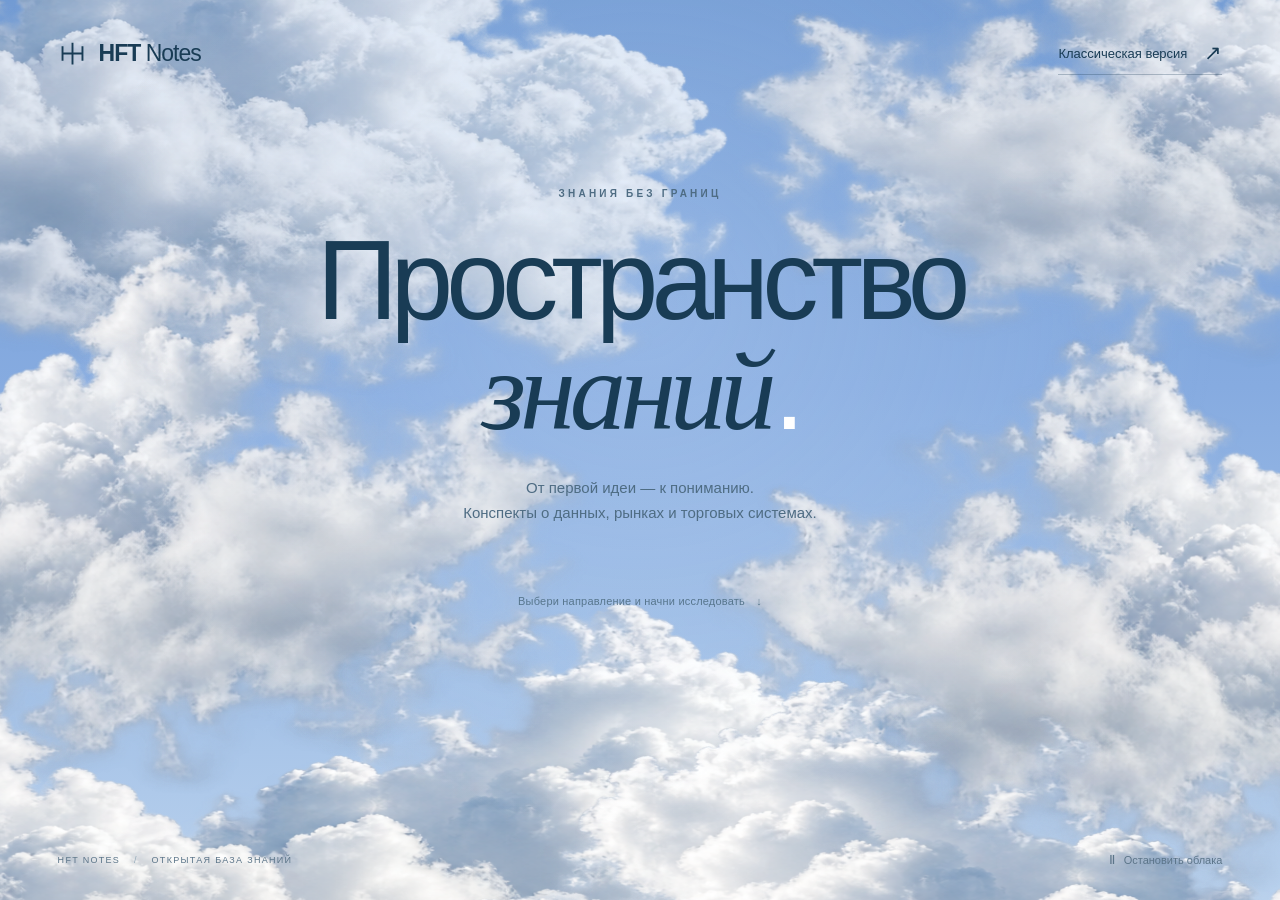
==== preview/index.html @ bb4f5078 "Добавлен новый интерфейс конспектов с облаками" ====
<!doctype html>
<html lang="ru">
<head>
  <meta charset="utf-8">
  <meta name="viewport" content="width=device-width,initial-scale=1">
  <meta name="theme-color" content="#b8d4ed">
  <meta name="description" content="HFT Notes — пространство конспектов о машинном обучении и торговых системах.">
  <title>Пространство знаний · HFT Notes</title>
  <link rel="stylesheet" href="style.css">
  <script src="catalog.js" defer></script>
  <script src="app.js" defer></script>
</head>
<body>
  <canvas id="sky" aria-hidden="true"></canvas>
  <div class="sky-light" aria-hidden="true"></div>
  <header class="site-header">
    <a class="brand" href="#" aria-label="HFT Notes — на главную"><svg viewBox="0 0 32 32" aria-hidden="true"><path d="M5 8v16M16 4v24M27 8v16M5 16h22"/></svg><span>HFT<span class="brand-light"> Notes</span></span></a>
    <a class="classic-link" href="../">Классическая версия <span aria-hidden="true">↗</span></a>
  </header>
  <main id="main">
    <section id="home-view" class="home-view" aria-labelledby="home-title">
      <p class="eyebrow">ЗНАНИЯ БЕЗ ГРАНИЦ</p>
      <h1 id="home-title">Пространство<br><span>знаний</span><span class="title-dot">.</span></h1>
      <p class="intro">От первой идеи — к пониманию.<br>Конспекты о данных, рынках и торговых системах.</p>
      <nav id="section-buttons" class="section-buttons" aria-label="Разделы конспектов"></nav>
      <p class="home-hint">Выбери направление и начни исследовать <span aria-hidden="true">↓</span></p>
    </section>
    <section id="topics-view" class="topics-view" aria-labelledby="topics-title" hidden>
      <button class="back-button" id="back" type="button"><span aria-hidden="true">←</span> Все направления</button>
      <div class="topics-heading"><div><p class="eyebrow" id="section-label">КОНСПЕКТЫ</p><h1 id="topics-title" tabindex="-1"></h1></div><span class="section-mark" id="section-mark" aria-hidden="true"></span></div>
      <div class="list-toolbar"><p id="topic-count"></p><label class="search"><svg viewBox="0 0 24 24" aria-hidden="true"><circle cx="10.5" cy="10.5" r="6.5"/><path d="m16 16 5 5"/></svg><input id="topic-search" type="search" placeholder="Найти тему" aria-label="Найти тему в разделе" autocomplete="off"></label></div>
      <ol id="topic-list" class="topic-list"></ol>
      <p id="empty-search" class="empty-state" hidden>Такой темы пока нет. Попробуй другое название.</p>
      <p id="empty-section" class="empty-state" hidden>Этот раздел ещё формируется. Скоро здесь появятся первые конспекты.</p>
    </section>
    <noscript><p class="noscript">Для анимированного меню нужен JavaScript. <a href="../">Открыть конспекты в классической версии →</a></p></noscript>
  </main>
  <footer class="site-footer"><span>HFT NOTES <span class="footer-divider">/</span> ОТКРЫТАЯ БАЗА ЗНАНИЙ</span><button id="motion-toggle" type="button" aria-pressed="false"><span class="motion-icon" aria-hidden="true">Ⅱ</span> <span id="motion-label">Остановить облака</span></button></footer>
</body>
</html>
---- preview/style.css ----
@font-face{font-family:SkySans;src:local("Helvetica Neue"),local("Arial");font-display:swap}
:root{--ink:#193c55;--muted:#4e6c83;--line:rgba(41,77,107,.16);--paper:#fff;font-family:SkySans,Arial,sans-serif;color:var(--ink);font-synthesis:none}
*{box-sizing:border-box}html{min-height:100%;background:#d3e3f1}body{margin:0;min-height:100svh;background:linear-gradient(180deg,#729bd4 0%,#86abe0 43%,#a3c1e7 76%,#b9d1ed 100%);overflow-x:hidden}button,input,a{-webkit-tap-highlight-color:transparent}button,a,input{font:inherit}a{color:inherit;text-decoration:none}button{color:inherit;cursor:pointer}button:disabled{cursor:default}[hidden]{display:none!important}button:focus-visible,a:focus-visible,input:focus-visible{outline:3px solid #225f91;outline-offset:6px}#sky{position:fixed;inset:0;width:100%;height:100%;pointer-events:none;z-index:0}.sky-light{position:fixed;inset:0;background:radial-gradient(ellipse at 52% 20%,rgba(255,255,255,.23),transparent 60%);pointer-events:none}.site-header,.site-footer,main{position:relative;z-index:1}.site-header{display:flex;align-items:center;justify-content:space-between;padding:32px 4.5vw;gap:24px}.brand{display:flex;align-items:center;gap:12px;font-size:23px;font-weight:700;letter-spacing:-1px}.brand-light{font-weight:400}.brand svg{height:29px;width:29px;stroke:currentColor;stroke-width:2.1;fill:none}.classic-link{display:flex;gap:17px;align-items:center;font-size:13px;border-bottom:1px solid rgba(25,60,85,.28);padding:9px 0}.classic-link span{font-size:21px}.classic-link:hover{color:#0c76a3}.home-view{max-width:1100px;margin:0 auto;text-align:center;padding:clamp(25px,5vh,60px) 24px 50px}.eyebrow{font-size:10px;font-weight:600;letter-spacing:3.2px;margin:0 0 26px;color:var(--muted)}h1{margin:0;font-weight:400;letter-spacing:-7px;font-size:clamp(68px,8.8vw,126px);line-height:.98}.home-view h1 span:not(.title-dot){font-family:Georgia,"Times New Roman",serif;font-style:italic;font-weight:400;letter-spacing:-6px}.title-dot{color:#fff;margin-left:3px}.intro{font-size:15px;line-height:1.7;font-weight:400;color:var(--muted);margin:28px 0 34px}.section-buttons{display:grid;grid-template-columns:repeat(2,minmax(0,1fr));gap:12px;width:min(630px,100%);margin:0 auto}.section-button{display:flex;align-items:center;text-align:left;gap:15px;background:var(--paper);border:1px solid rgba(255,255,255,.85);border-radius:100px;min-height:67px;padding:15px 23px;box-shadow:0 3px 12px #365b7410,0 20px 45px #365b7409;transition:transform .25s,background .25s,box-shadow .25s}.section-button:hover{transform:translateY(-4px);background:#fff;box-shadow:0 9px 22px #365b7419}.section-button .icon{width:26px;height:26px;flex-shrink:0}.section-button .icon svg{width:100%;height:100%;stroke:#547d9b;stroke-width:1.3;fill:none;stroke-linecap:round;stroke-linejoin:round}.section-button .button-title{font-size:14px;line-height:1.35;flex:1}.section-button .arrow{font-size:19px;color:#5e7b90}.home-hint{margin:29px 0 0;color:#57768d;font-size:11px;letter-spacing:.2px}.home-hint span{display:inline-block;margin-left:8px}.site-footer{padding:24px 4.5vw 26px;display:flex;align-items:center;justify-content:space-between;gap:20px;font-size:9px;letter-spacing:1.3px;color:#5c7589}.footer-divider{padding:0 10px;color:#92a9b8}.site-footer button{background:none;border:0;padding:7px 0;font-size:11px;letter-spacing:0;display:flex;align-items:center;gap:9px}.motion-icon{font-weight:700;font-size:13px}.topics-view{max-width:930px;margin:0 auto;padding:35px 28px 75px;min-height:calc(100svh - 180px)}.back-button{background:none;border:0;padding:7px 0;margin-bottom:34px;color:var(--muted);font-size:13px;display:flex;align-items:center;gap:13px}.back-button:hover{color:#153c58}.topics-heading{display:flex;justify-content:space-between;align-items:center;gap:20px}.topics-heading h1{font-size:clamp(42px,5.5vw,70px);line-height:1.06;letter-spacing:-3px;max-width:730px}.topics-heading .eyebrow{margin-bottom:17px}.section-mark{font-family:Georgia,serif;font-style:italic;font-size:80px;color:rgba(255,255,255,.7);flex-shrink:0}.list-toolbar{display:flex;align-items:center;justify-content:space-between;gap:20px;margin:32px 0 14px}.list-toolbar p{font-size:12px;color:var(--muted)}.search{display:flex;gap:10px;align-items:center;border-bottom:1px solid var(--line);padding:8px 0}.search svg{width:17px;height:17px;fill:none;stroke:#56768f;stroke-width:1.5}.search input{background:none;border:0;min-width:0;width:165px;font-size:13px;color:var(--ink);outline-offset:4px;padding:1px}.search input::placeholder{color:#5f7d93}.topic-list{list-style:none;padding:0;margin:0;border-top:1px solid var(--line)}.topic-row{border-bottom:1px solid var(--line);animation:row-in .45s both;animation-delay:calc(var(--i,0)*.025s)}.topic-row a,.topic-row .upcoming{display:grid;grid-template-columns:37px 1fr auto;align-items:center;gap:17px;min-height:72px;padding:16px 12px;transition:background .2s,padding .2s;border-radius:10px}.topic-row a:hover{background:rgba(255,255,255,.5);padding-left:19px}.topic-number{font-size:11px;color:#678299;font-variant-numeric:tabular-nums}.topic-name{font-size:17px;line-height:1.35}.topic-summary{display:block;font-size:11px;line-height:1.6;color:#688195;margin-top:5px;max-width:660px}.topic-arrow{font-size:21px;color:#567994}.upcoming{opacity:.56}.soon-tag{font-size:10px;letter-spacing:.4px;padding:6px 10px;border:1px solid var(--line);border-radius:20px;white-space:nowrap}.empty-state{padding:40px 10px;color:var(--muted);font-size:15px;line-height:1.7}.noscript{position:relative;margin:30px auto;padding:20px;max-width:700px;background:white;border-radius:12px}.noscript a{text-decoration:underline}@keyframes row-in{from{opacity:0;transform:translateY(9px)}to{opacity:1;transform:translateY(0)}}
@media(min-height:850px) and (min-width:761px){.home-view{padding-top:9vh;padding-bottom:10vh}.site-footer{position:fixed;bottom:0;left:0;right:0}body:has(.topics-view:not([hidden])) .site-footer{position:relative}.section-buttons{margin-top:40px}}
@media(max-width:760px){.site-header{padding:24px 22px}.brand{font-size:20px}.classic-link{font-size:11px;gap:8px}.classic-link span{font-size:17px}.home-view{padding:65px 22px 65px}.home-view h1{font-size:clamp(58px,12vw,90px);letter-spacing:-3.8px}.home-view h1 span:not(.title-dot){letter-spacing:-3.5px}.intro{font-size:13px;margin:26px 0 31px}.eyebrow{font-size:9px;letter-spacing:2.5px}.section-buttons{max-width:430px;gap:10px}.section-button{padding:15px 17px;gap:10px;min-height:64px}.section-button .icon{width:22px;height:22px}.section-button .button-title{font-size:12px}.section-button .arrow{font-size:16px}.home-hint{font-size:10px;line-height:1.8}.site-footer{padding:24px 22px;font-size:8px;letter-spacing:.5px;flex-wrap:wrap}.footer-divider{padding:0 5px}.topics-view{padding:25px 22px 55px}.topics-heading h1{font-size:43px;letter-spacing:-2px}.section-mark{font-size:52px}.back-button{margin-bottom:30px}.list-toolbar{gap:10px}.search input{width:130px}.topic-name{font-size:15px}.topic-summary{font-size:10px}.topic-row a,.topic-row .upcoming{grid-template-columns:25px 1fr auto;gap:9px;padding:15px 4px}.topic-row a:hover{padding-left:9px}}
@media(max-width:400px){.section-buttons{grid-template-columns:1fr;max-width:300px}.home-view{padding-top:35px}.section-button{min-height:56px}.intro{font-size:12px}.classic-link{max-width:100px}.site-footer{gap:10px}.section-mark{display:none}.list-toolbar p{font-size:10px}.topics-heading h1{font-size:38px}.topic-summary{display:none}}
@media(prefers-reduced-motion:reduce){*,*::before,*::after{animation:none!important;transition:none!important;scroll-behavior:auto!important}}

/* A quiet center keeps text legible while the cloud banks move around it. */
.sky-light{background:radial-gradient(ellipse at 50% 34%,rgba(224,238,249,.38),rgba(224,238,249,.12) 42%,transparent 70%)}

/* Clear blue sky and opaque white controls, matching the cloud reference. */
html{background:#86abe0}.section-button{background:#fff;border-color:#fff;box-shadow:0 6px 24px #244d7912}.section-button:hover{background:#fff}.sky-light{background:radial-gradient(ellipse at 50% 34%,rgba(220,236,255,.21),transparent 64%)}
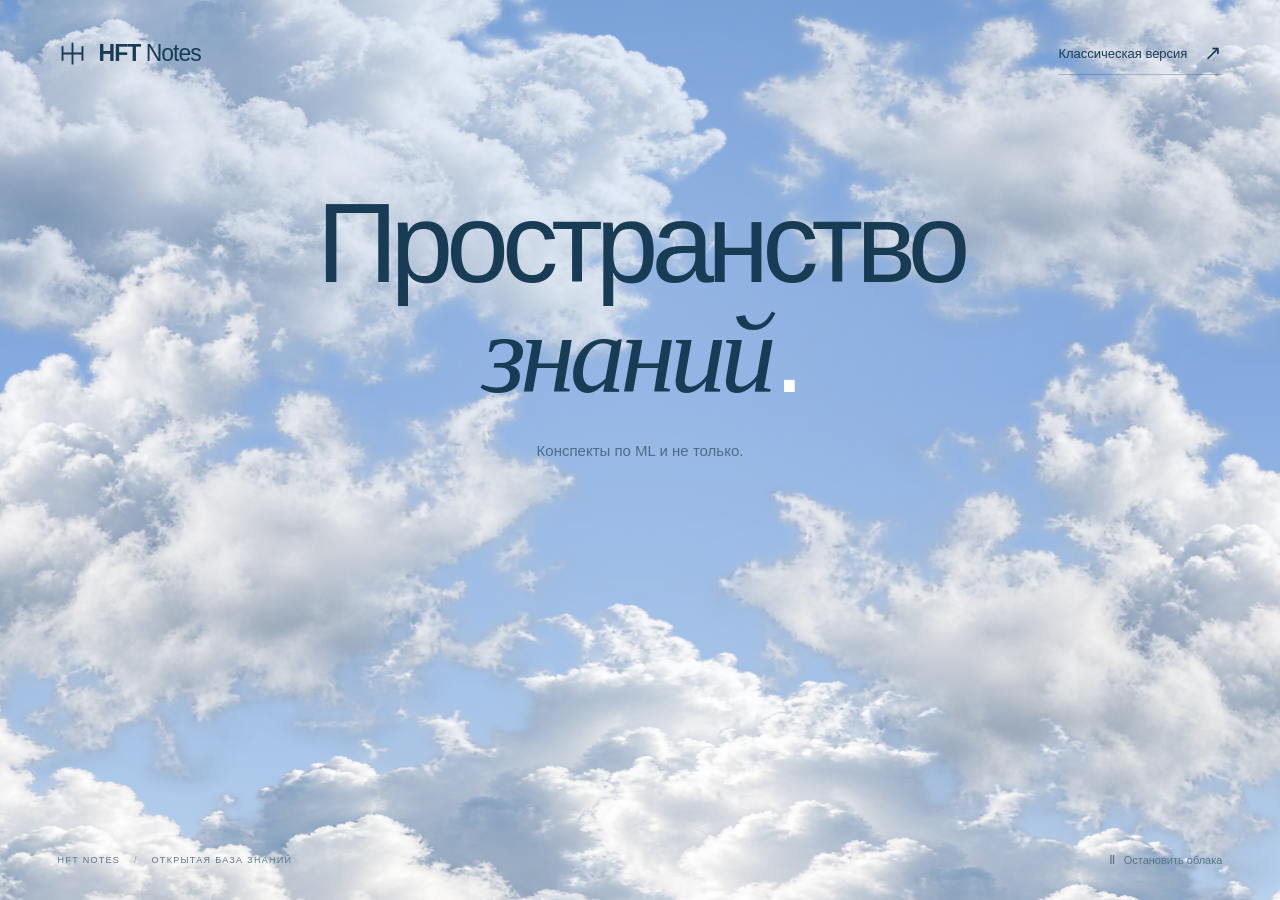
==== commit aae45a9c: "Добавлены страницы 48-52" ====
--- a/preview/index.html
+++ b/preview/index.html
@@ -19,11 +19,9 @@
   </header>
   <main id="main">
     <section id="home-view" class="home-view" aria-labelledby="home-title">
-      <p class="eyebrow">ЗНАНИЯ БЕЗ ГРАНИЦ</p>
       <h1 id="home-title">Пространство<br><span>знаний</span><span class="title-dot">.</span></h1>
-      <p class="intro">От первой идеи — к пониманию.<br>Конспекты о данных, рынках и торговых системах.</p>
+      <p class="intro">Конспекты по ML и не только.</p>
       <nav id="section-buttons" class="section-buttons" aria-label="Разделы конспектов"></nav>
-      <p class="home-hint">Выбери направление и начни исследовать <span aria-hidden="true">↓</span></p>
     </section>
     <section id="topics-view" class="topics-view" aria-labelledby="topics-title" hidden>
       <button class="back-button" id="back" type="button"><span aria-hidden="true">←</span> Все направления</button>
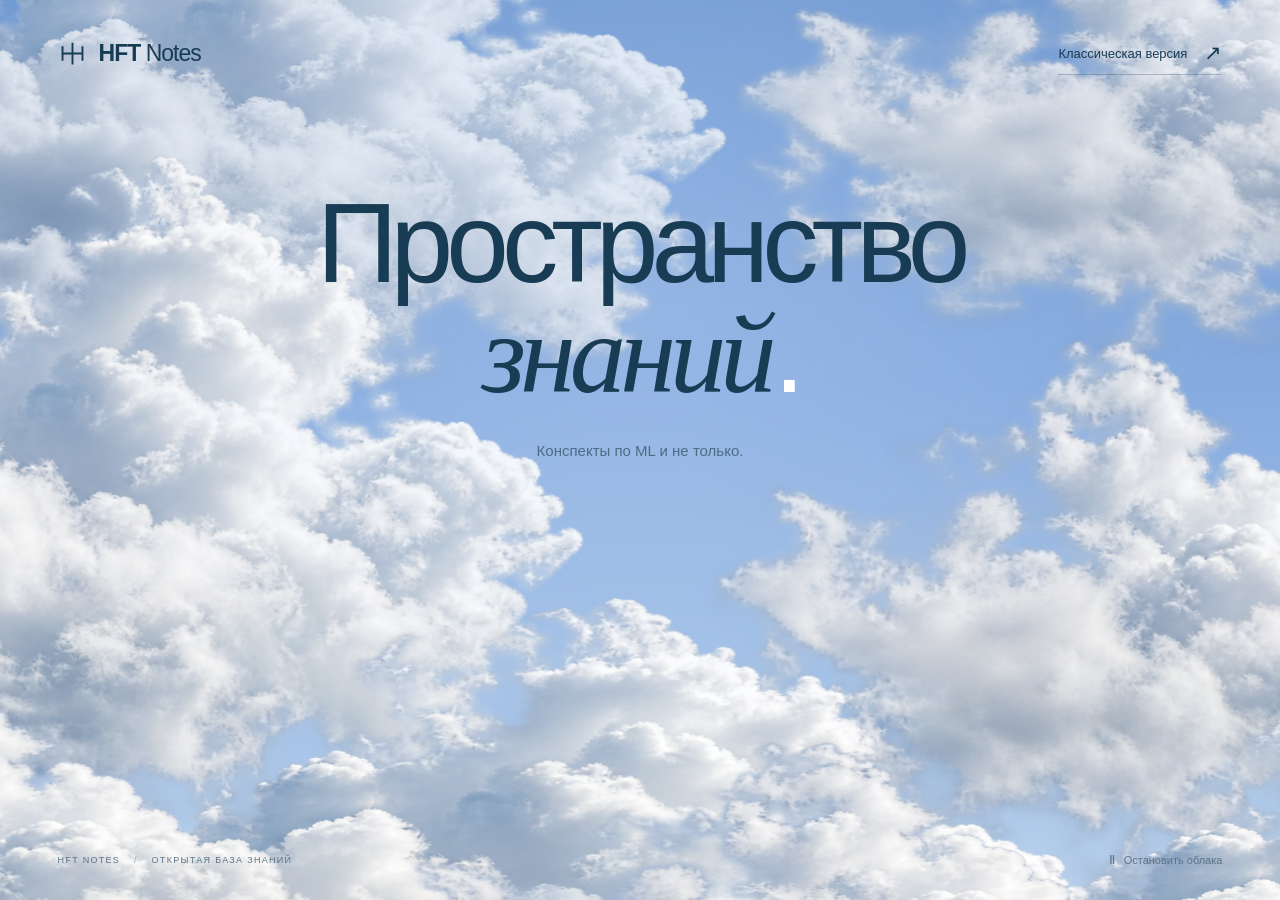
==== commit a51de81c: "Улучшен интерфейс" ====
--- a/preview/index.html
+++ b/preview/index.html
@@ -11,7 +11,7 @@
   <script src="app.js" defer></script>
 </head>
 <body>
-  <canvas id="sky" aria-hidden="true"></canvas>
+  <div id="sky" aria-hidden="true"></div>
   <div class="sky-light" aria-hidden="true"></div>
   <header class="site-header">
     <a class="brand" href="#" aria-label="HFT Notes — на главную"><svg viewBox="0 0 32 32" aria-hidden="true"><path d="M5 8v16M16 4v24M27 8v16M5 16h22"/></svg><span>HFT<span class="brand-light"> Notes</span></span></a>
--- a/preview/style.css
+++ b/preview/style.css
@@ -11,3 +11,11 @@
 
 /* Clear blue sky and opaque white controls, matching the cloud reference. */
 html{background:#86abe0}.section-button{background:#fff;border-color:#fff;box-shadow:0 6px 24px #244d7912}.section-button:hover{background:#fff}.sky-light{background:radial-gradient(ellipse at 50% 34%,rgba(220,236,255,.21),transparent 64%)}
+
+/* Rasterize the texture once; animate only transforms on separate layers. */
+#sky{overflow:hidden;contain:strict;isolation:isolate}
+.cloud-layer{position:absolute;pointer-events:none;transform:translate3d(calc(var(--pointer-x,0px)*var(--depth)),calc(var(--pointer-y,0px)*var(--depth)),0) scale(var(--cloud-scale,1));transition:transform .65s cubic-bezier(.2,.65,.3,1);will-change:transform}
+.cloud-layer img{display:block;width:100%;height:100%;max-width:none;user-select:none;will-change:transform}
+#sky.is-interactive .cloud-layer{--cloud-scale:var(--hover-scale)}
+#sky.is-paused .cloud-layer{transition:none}
+@media(prefers-reduced-motion:reduce){.cloud-layer{transition:none}}
